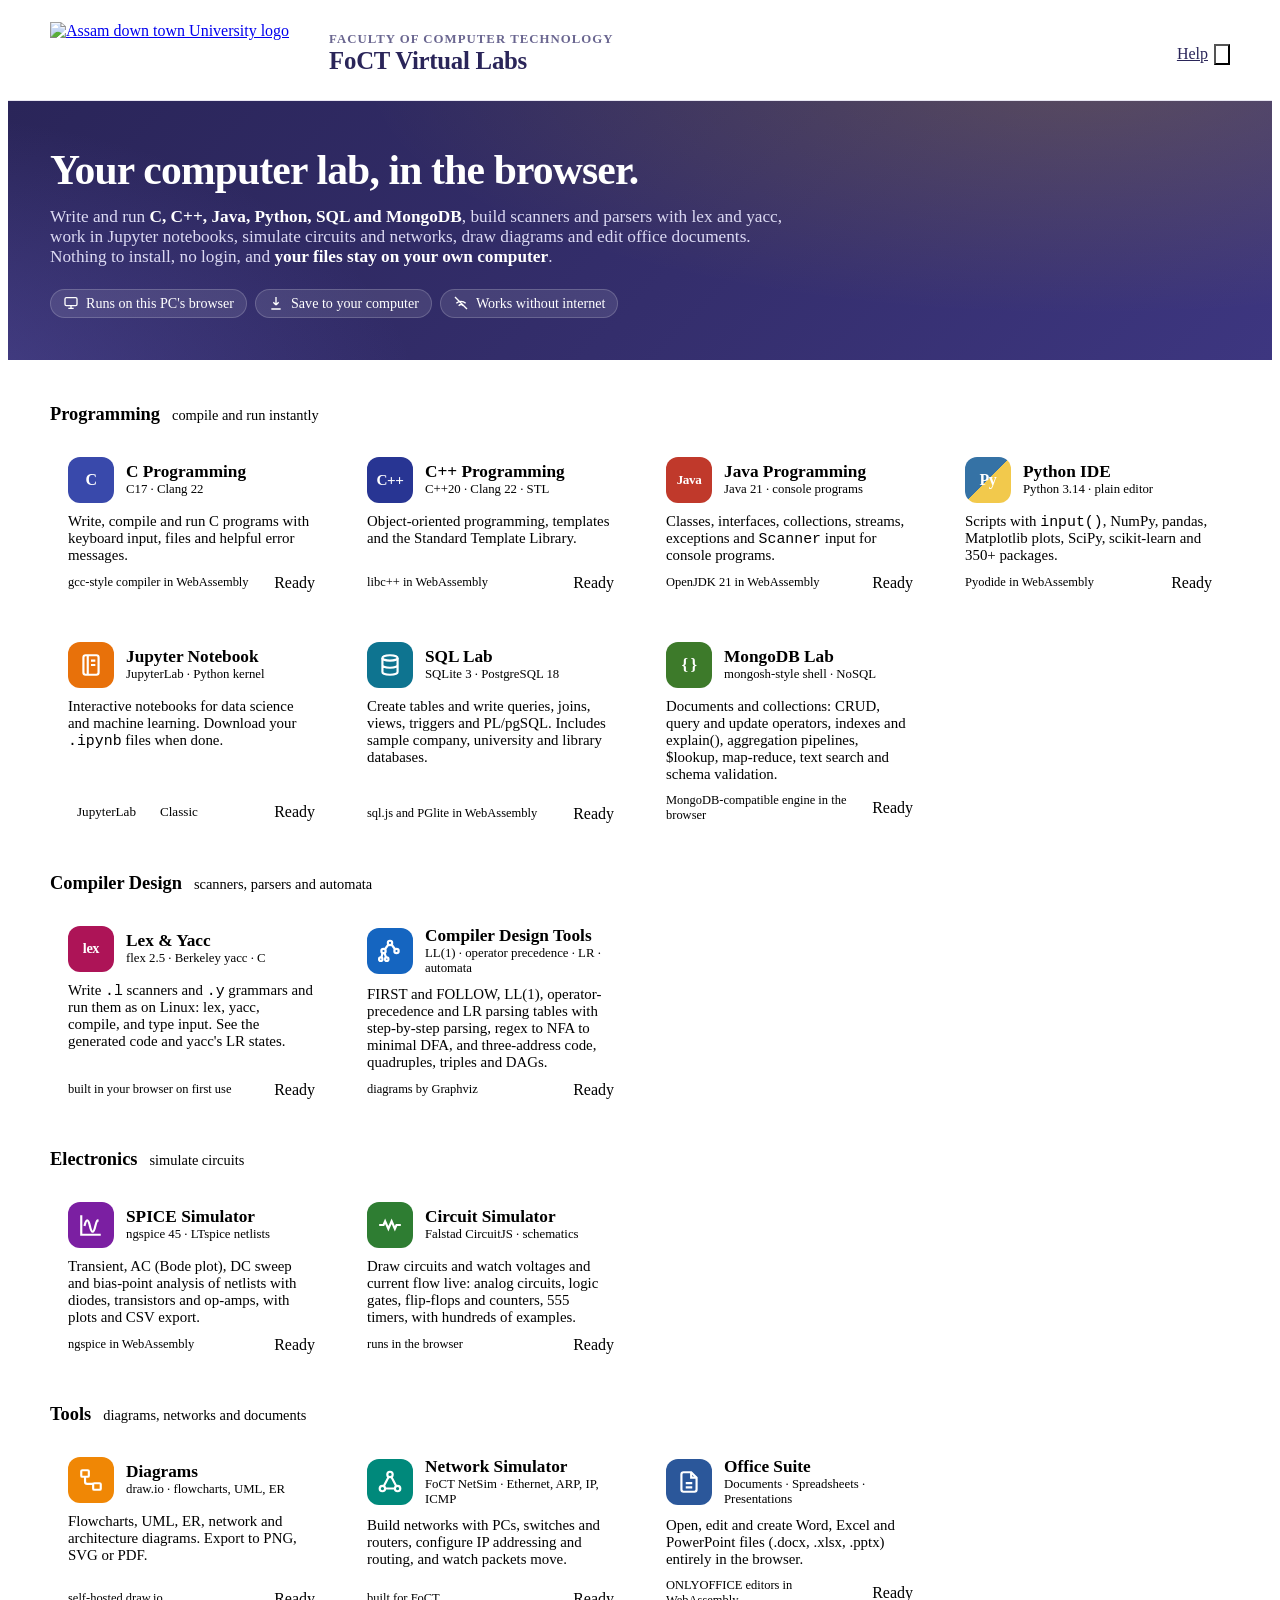
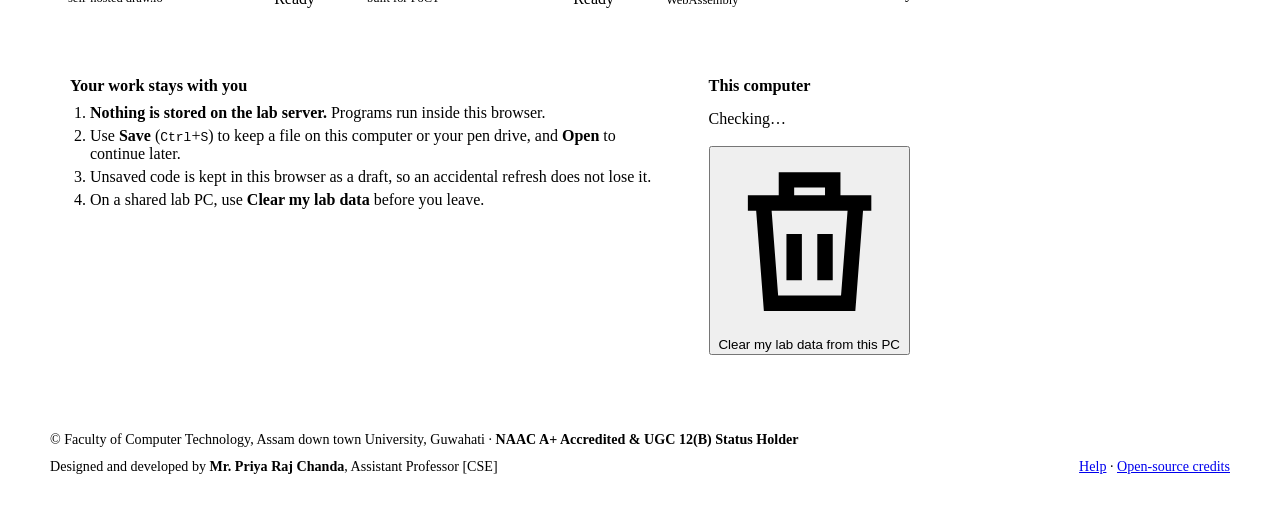
==== web/index.html @ 8dac1163 "FoCT Virtual Labs: browser-based computer labs for ADtU FoCT C, C++, Java, Python and Jupyter, SQL a" ====
<!doctype html>
<html lang="en">
<head>
<meta charset="utf-8">
<meta name="viewport" content="width=device-width, initial-scale=1">
<title>FoCT Virtual Labs</title>
<meta name="description" content="Browser-based programming and productivity labs of the Faculty of Computer Technology, Assam down town University.">
<meta name="author" content="Mr. Priya Raj Chanda, Assistant Professor [CSE], Faculty of Computer Technology, Assam down town University">
<link rel="icon" type="image/png" sizes="32x32" href="/assets/brand/favicon-32.png">
<link rel="icon" type="image/png" sizes="192x192" href="/assets/brand/favicon-192.png">
<link rel="apple-touch-icon" href="/assets/brand/apple-touch-icon.png">
<link rel="stylesheet" href="/assets/css/foct.css">
<script type="module" src="/assets/js/foct.js"></script>
<style>
  .wrap { max-width: 1180px; margin: 0 auto; padding: 0 20px; }
  .portal-head { background: #fff; border-bottom: 1px solid #e7e5f1; }
  .head-row { display: flex; align-items: center; gap: 22px; min-height: 92px; }
  .brand img { height: 64px; width: auto; display: block; }
  .head-title { border-left: 2px solid var(--gold); padding-left: 18px; line-height: 1.15; }
  .head-title .kicker { display: block; font-size: .8rem; letter-spacing: .08em; text-transform: uppercase; color: #6a6690; font-weight: 600; }
  .head-title strong { font-size: 1.55rem; color: #2a2559; letter-spacing: -.01em; }
  .head-nav { margin-left: auto; display: flex; gap: 6px; align-items: center; }
  .head-nav .btn { color: #2a2559; background: #fff; }
  .head-nav .btn:hover { background: #f1f0fa; }

  .hero {
    color: #fff;
    background:
      radial-gradient(1200px 400px at 85% -10%, rgba(246,196,0,.18), transparent 60%),
      radial-gradient(900px 500px at -10% 120%, rgba(123,115,224,.35), transparent 60%),
      linear-gradient(135deg, #2a2559 0%, #342e6c 55%, #3d3680 100%);
    border-bottom: 4px solid var(--gold);
  }
  .hero .wrap { padding-top: 46px; padding-bottom: 42px; }
  .hero h1 { margin: 0 0 12px; font-size: clamp(1.8rem, 3.4vw, 2.6rem); line-height: 1.15; letter-spacing: -.02em; max-width: 760px; }
  .hero h1 em { font-style: normal; color: var(--gold); }
  .hero p { margin: 0; max-width: 760px; font-size: 1.08rem; color: #dcdaf3; }
  .hero p strong { color: #fff; }
  .hero-meta { display: flex; flex-wrap: wrap; gap: 8px; margin-top: 22px; }
  .hero-meta span { display: inline-flex; align-items: center; gap: 7px; padding: 5px 12px; border-radius: 99px; background: rgba(255,255,255,.1); border: 1px solid rgba(255,255,255,.18); font-size: .88rem; }
  .hero-meta svg { width: 16px; height: 16px; color: var(--gold); }

  main.wrap { padding-top: 10px; padding-bottom: 40px; }
  .sec { display: flex; align-items: baseline; gap: 12px; margin: 34px 0 14px; font-size: 1.15rem; }
  .sec small { color: var(--muted); font-weight: 400; font-size: .9rem; }
  .grid { display: grid; grid-template-columns: repeat(auto-fill, minmax(260px, 1fr)); gap: 16px; }

  .card {
    position: relative; display: flex; flex-direction: column; gap: 10px;
    background: var(--surface); border: 1px solid var(--border); border-radius: var(--radius);
    padding: 18px 18px 16px; color: var(--text); text-decoration: none;
    box-shadow: var(--shadow); transition: transform .12s ease, box-shadow .12s ease, border-color .12s;
  }
  .card:hover { transform: translateY(-2px); box-shadow: var(--shadow-lg); border-color: var(--border-strong); }
  .card-top { display: flex; align-items: center; gap: 12px; }
  .ico { width: 46px; height: 46px; border-radius: 12px; display: grid; place-items: center; flex: none; font-weight: 800; color: #fff; font-family: var(--mono); letter-spacing: -.03em; }
  .ico svg { width: 26px; height: 26px; }
  .card h3 { margin: 0; font-size: 1.08rem; }
  .card .sub { font-size: .8rem; color: var(--muted); }
  .card p { margin: 0; color: var(--muted); font-size: .93rem; flex: 1; }
  .card .foot { display: flex; align-items: center; justify-content: space-between; gap: 8px; }
  .card .tech { font-size: .78rem; color: var(--faint); }
  .card .links { display: flex; gap: 6px; flex-wrap: wrap; }
  .card .links a { font-size: .82rem; text-decoration: none; padding: 3px 9px; border-radius: 99px; border: 1px solid var(--border-strong); color: var(--link); background: var(--surface-2); position: relative; z-index: 2; }
  .card .links a:hover { border-color: var(--accent); }
  .card .stretch::after { content: ""; position: absolute; inset: 0; border-radius: var(--radius); }
  .card .stretch { color: inherit; text-decoration: none; }

  .i-c { background: #3949ab; } .i-cpp { background: #283593; font-size: .95rem; }
  .i-java { background: #c0392b; font-size: .82rem; } .i-py { background: linear-gradient(135deg, #3572a5 50%, #f2c94c 50%); }
  .i-nb { background: #e8710a; } .i-draw { background: #f08705; } .i-net { background: #00897b; } .i-office { background: #2b579a; }
  .i-sql { background: #0e7490; } .i-spice { background: #7b1fa2; } .i-circuit { background: #2e7d32; }
  .i-mongo { background: #3d7a2a; font-size: 1.05rem; } .i-lex { background: #ad1457; font-size: .9rem; } .i-cd { background: #1565c0; }

  .panel { margin-top: 34px; display: grid; grid-template-columns: 1.15fr 1fr; gap: 16px; }
  .box { background: var(--surface); border: 1px solid var(--border); border-radius: var(--radius); padding: 18px 20px; box-shadow: var(--shadow); }
  .box h3 { margin: 0 0 8px; font-size: 1.02rem; }
  .box ol, .box ul { margin: 0; padding-left: 20px; color: var(--muted); }
  .box li { margin: 5px 0; }
  .box li strong { color: var(--text); }
  .checks { list-style: none; padding: 0 !important; margin: 0 0 12px !important; }
  .checks li { display: flex; justify-content: space-between; gap: 12px; padding: 6px 0; border-bottom: 1px dashed var(--border); color: var(--text) !important; }
  .checks li:last-child { border-bottom: 0; }
  .secure-tip { margin-top: 16px; display: none; gap: 12px; align-items: center; justify-content: space-between; flex-wrap: wrap; background: var(--gold-100); border: 1px solid var(--gold-600); color: var(--text); border-radius: 12px; padding: 10px 14px; }
  .secure-tip.show { display: flex; }

  footer { border-top: 1px solid var(--border); background: var(--surface); }
  footer .wrap { display: flex; flex-wrap: wrap; gap: 10px 24px; align-items: center; justify-content: space-between; padding-top: 18px; padding-bottom: 22px; color: var(--muted); font-size: .88rem; }
  footer .naac { color: var(--accent); font-weight: 700; }
  footer .copy { flex-basis: 100%; }
  footer .dev strong { color: var(--text); }
  @media (max-width: 860px) { .panel { grid-template-columns: 1fr; } }
  @media (max-width: 640px) {
    .head-row { flex-wrap: wrap; gap: 10px 16px; padding: 12px 0; }
    .brand img { height: 46px; }
    .head-title { border-left: 0; padding-left: 0; }
    .head-nav { margin-left: 0; }
  }
</style>
</head>
<body>
<header class="portal-head">
  <div class="wrap head-row">
    <a class="brand" href="/" title="Assam down town University"><img src="/assets/brand/adtu-logo.png" alt="Assam down town University logo"></a>
    <div class="head-title"><span class="kicker">Faculty of Computer Technology</span><strong>FoCT Virtual Labs</strong></div>
    <nav class="head-nav">
      <a class="btn btn-ghost" href="/help.html">Help</a>
      <button class="btn btn-ghost" id="theme" title="Switch light / dark theme" aria-label="Switch theme">
        <svg viewBox="0 0 24 24" fill="none" stroke="currentColor" stroke-width="2"><path d="M21 12.8A9 9 0 1 1 11.2 3a7 7 0 0 0 9.8 9.8z"/></svg>
      </button>
    </nav>
  </div>
</header>

<section class="hero">
  <div class="wrap">
    <h1>Your computer lab, <em>in the browser</em>.</h1>
    <p>Write and run <strong>C, C++, Java, Python, SQL and MongoDB</strong>, build scanners and parsers with lex and yacc, work in Jupyter notebooks, simulate circuits and networks, draw diagrams and edit office documents. Nothing to install, no login, and <strong>your files stay on your own computer</strong>.</p>
    <div class="hero-meta">
      <span><svg viewBox="0 0 24 24" fill="none" stroke="currentColor" stroke-width="2"><rect x="3" y="4" width="18" height="12" rx="2"/><path d="M8 20h8M12 16v4"/></svg>Runs on this PC's browser</span>
      <span><svg viewBox="0 0 24 24" fill="none" stroke="currentColor" stroke-width="2"><path d="M12 3v12m0 0-4-4m4 4 4-4M5 21h14"/></svg>Save to your computer</span>
      <span><svg viewBox="0 0 24 24" fill="none" stroke="currentColor" stroke-width="2"><path d="M5 12.5a10 10 0 0 1 14 0M8.5 16a5 5 0 0 1 7 0M12 19.5h.01"/><path d="m3 3 18 18"/></svg>Works without internet</span>
    </div>
  </div>
</section>

<main class="wrap">
  <h2 class="sec">Programming <small>compile and run instantly</small></h2>
  <div class="grid">
    <div class="card">
      <div class="card-top"><div class="ico i-c">C</div><div><h3><a class="stretch" href="/apps/code/?lang=c">C Programming</a></h3><div class="sub">C17 &middot; Clang 22</div></div></div>
      <p>Write, compile and run C programs with keyboard input, files and helpful error messages.</p>
      <div class="foot"><span class="tech">gcc-style compiler in WebAssembly</span><span class="chip" data-need="wasm">Ready</span></div>
    </div>
    <div class="card">
      <div class="card-top"><div class="ico i-cpp">C++</div><div><h3><a class="stretch" href="/apps/code/?lang=cpp">C++ Programming</a></h3><div class="sub">C++20 &middot; Clang 22 &middot; STL</div></div></div>
      <p>Object-oriented programming, templates and the Standard Template Library.</p>
      <div class="foot"><span class="tech">libc++ in WebAssembly</span><span class="chip" data-need="wasm">Ready</span></div>
    </div>
    <div class="card">
      <div class="card-top"><div class="ico i-java">Java</div><div><h3><a class="stretch" href="/apps/code/?lang=java">Java Programming</a></h3><div class="sub">Java 21 &middot; console programs</div></div></div>
      <p>Classes, interfaces, collections, streams, exceptions and <code>Scanner</code> input for console programs.</p>
      <div class="foot"><span class="tech" id="javaTech">OpenJDK 21 in WebAssembly</span><span class="chip" data-need="java">Ready</span></div>
    </div>
    <div class="card">
      <div class="card-top"><div class="ico i-py">Py</div><div><h3><a class="stretch" href="/apps/code/?lang=python">Python IDE</a></h3><div class="sub">Python 3.14 &middot; plain editor</div></div></div>
      <p>Scripts with <code>input()</code>, NumPy, pandas, Matplotlib plots, SciPy, scikit-learn and 350+ packages.</p>
      <div class="foot"><span class="tech">Pyodide in WebAssembly</span><span class="chip" data-need="wasm">Ready</span></div>
    </div>
    <div class="card">
      <div class="card-top"><div class="ico i-nb"><svg viewBox="0 0 24 24" fill="none" stroke="#fff" stroke-width="2"><rect x="5" y="3" width="14" height="18" rx="2"/><path d="M9 3v18M12 8h4M12 12h4"/></svg></div><div><h3><a class="stretch" href="/apps/notebook/lab/index.html">Jupyter Notebook</a></h3><div class="sub">JupyterLab &middot; Python kernel</div></div></div>
      <p>Interactive notebooks for data science and machine learning. Download your <code>.ipynb</code> files when done.</p>
      <div class="foot"><div class="links"><a href="/apps/notebook/lab/index.html">JupyterLab</a><a href="/apps/notebook/tree/index.html">Classic</a></div><span class="chip" data-need="notebook">Ready</span></div>
    </div>
    <div class="card">
      <div class="card-top"><div class="ico i-sql"><svg viewBox="0 0 24 24" fill="none" stroke="#fff" stroke-width="2"><ellipse cx="12" cy="5.5" rx="7" ry="2.5"/><path d="M5 5.5v13c0 1.4 3.1 2.5 7 2.5s7-1.1 7-2.5v-13M5 12c0 1.4 3.1 2.5 7 2.5s7-1.1 7-2.5"/></svg></div><div><h3><a class="stretch" href="/apps/sql/">SQL Lab</a></h3><div class="sub">SQLite 3 &middot; PostgreSQL 18</div></div></div>
      <p>Create tables and write queries, joins, views, triggers and PL/pgSQL. Includes sample company, university and library databases.</p>
      <div class="foot"><span class="tech">sql.js and PGlite in WebAssembly</span><span class="chip" data-need="wasm">Ready</span></div>
    </div>
    <div class="card">
      <div class="card-top"><div class="ico i-mongo">{&thinsp;}</div><div><h3><a class="stretch" href="/apps/mongo/">MongoDB Lab</a></h3><div class="sub">mongosh-style shell &middot; NoSQL</div></div></div>
      <p>Documents and collections: CRUD, query and update operators, indexes and explain(), aggregation pipelines, $lookup, map-reduce, text search and schema validation.</p>
      <div class="foot"><span class="tech">MongoDB-compatible engine in the browser</span><span class="chip" data-need="none">Ready</span></div>
    </div>
  </div>

  <h2 class="sec">Compiler Design <small>scanners, parsers and automata</small></h2>
  <div class="grid">
    <div class="card">
      <div class="card-top"><div class="ico i-lex">lex</div><div><h3><a class="stretch" href="/apps/code/?lang=lex">Lex &amp; Yacc</a></h3><div class="sub">flex 2.5 &middot; Berkeley yacc &middot; C</div></div></div>
      <p>Write <code>.l</code> scanners and <code>.y</code> grammars and run them as on Linux: lex, yacc, compile, and type input. See the generated code and yacc's LR states.</p>
      <div class="foot"><span class="tech">built in your browser on first use</span><span class="chip" data-need="wasm">Ready</span></div>
    </div>
    <div class="card">
      <div class="card-top"><div class="ico i-cd"><svg viewBox="0 0 24 24" fill="none" stroke="#fff" stroke-width="2"><circle cx="12" cy="4.5" r="2"/><circle cx="6" cy="12" r="2"/><circle cx="18" cy="12" r="2"/><circle cx="3.5" cy="19.5" r="1.6"/><circle cx="9" cy="19.5" r="1.6"/><path d="M10.6 6 7.3 10.4M13.4 6l3.3 4.4M5.1 13.8l-1 4.1M6.9 13.8l1.4 4.1"/></svg></div><div><h3><a class="stretch" href="/apps/cdtools/">Compiler Design Tools</a></h3><div class="sub">LL(1) &middot; operator precedence &middot; LR &middot; automata</div></div></div>
      <p>FIRST and FOLLOW, LL(1), operator-precedence and LR parsing tables with step-by-step parsing, regex to NFA to minimal DFA, and three-address code, quadruples, triples and DAGs.</p>
      <div class="foot"><span class="tech">diagrams by Graphviz</span><span class="chip" data-need="wasm">Ready</span></div>
    </div>
  </div>

  <h2 class="sec">Electronics <small>simulate circuits</small></h2>
  <div class="grid">
    <div class="card">
      <div class="card-top"><div class="ico i-spice"><svg viewBox="0 0 24 24" fill="none" stroke="#fff" stroke-width="2"><path d="M3 3v18h18"/><path d="M6 13c1.5-7 3.5-7 5 0s3.5 7 5 0 2.5-5 3-5"/></svg></div><div><h3><a class="stretch" href="/apps/spice/">SPICE Simulator</a></h3><div class="sub">ngspice 45 &middot; LTspice netlists</div></div></div>
      <p>Transient, AC (Bode plot), DC sweep and bias-point analysis of netlists with diodes, transistors and op-amps, with plots and CSV export.</p>
      <div class="foot"><span class="tech">ngspice in WebAssembly</span><span class="chip" data-need="wasm">Ready</span></div>
    </div>
    <div class="card">
      <div class="card-top"><div class="ico i-circuit"><svg viewBox="0 0 24 24" fill="none" stroke="#fff" stroke-width="2"><path d="M2 12h4l1.5-3.5 3 7 3-7 3 7 1.5-3.5h4"/></svg></div><div><h3><a class="stretch" href="/apps/circuit/">Circuit Simulator</a></h3><div class="sub">Falstad CircuitJS &middot; schematics</div></div></div>
      <p>Draw circuits and watch voltages and current flow live: analog circuits, logic gates, flip-flops and counters, 555 timers, with hundreds of examples.</p>
      <div class="foot"><span class="tech">runs in the browser</span><span class="chip" data-need="none">Ready</span></div>
    </div>
  </div>

  <h2 class="sec">Tools <small>diagrams, networks and documents</small></h2>
  <div class="grid">
    <div class="card">
      <div class="card-top"><div class="ico i-draw"><svg viewBox="0 0 24 24" fill="none" stroke="#fff" stroke-width="2"><rect x="3" y="3" width="7" height="6" rx="1"/><rect x="14" y="15" width="7" height="6" rx="1"/><path d="M6.5 9v4.5a2 2 0 0 0 2 2H14"/></svg></div><div><h3><a class="stretch" href="/apps/drawio/index.html">Diagrams</a></h3><div class="sub">draw.io &middot; flowcharts, UML, ER</div></div></div>
      <p>Flowcharts, UML, ER, network and architecture diagrams. Export to PNG, SVG or PDF.</p>
      <div class="foot"><span class="tech">self-hosted draw.io</span><span class="chip" data-need="none">Ready</span></div>
    </div>
    <div class="card">
      <div class="card-top"><div class="ico i-net"><svg viewBox="0 0 24 24" fill="none" stroke="#fff" stroke-width="2"><circle cx="12" cy="5" r="2.5"/><circle cx="5" cy="18" r="2.5"/><circle cx="19" cy="18" r="2.5"/><path d="M10.8 7.2 6.3 15.8M13.2 7.2l4.5 8.6M7.5 18h9"/></svg></div><div><h3><a class="stretch" href="/apps/netsim/">Network Simulator</a></h3><div class="sub">FoCT NetSim &middot; Ethernet, ARP, IP, ICMP</div></div></div>
      <p>Build networks with PCs, switches and routers, configure IP addressing and routing, and watch packets move.</p>
      <div class="foot"><span class="tech">built for FoCT</span><span class="chip" data-need="none">Ready</span></div>
    </div>
    <div class="card">
      <div class="card-top"><div class="ico i-office"><svg viewBox="0 0 24 24" fill="none" stroke="#fff" stroke-width="2"><path d="M14 3H7a2 2 0 0 0-2 2v14a2 2 0 0 0 2 2h10a2 2 0 0 0 2-2V8z"/><path d="M14 3v5h5M9 13h6M9 17h6"/></svg></div><div><h3><a class="stretch" href="/apps/office/">Office Suite</a></h3><div class="sub">Documents &middot; Spreadsheets &middot; Presentations</div></div></div>
      <p>Open, edit and create Word, Excel and PowerPoint files (.docx, .xlsx, .pptx) entirely in the browser.</p>
      <div class="foot"><span class="tech">ONLYOFFICE editors in WebAssembly</span><span class="chip" data-need="office">Ready</span></div>
    </div>
  </div>

  <div class="secure-tip" id="secureTip">
    <span><strong>Secure mode is available on this server.</strong> It lets Jupyter notebooks read your uploaded files and use <code>input()</code>, and lets apps save straight back to the same file.</span>
    <span><a class="btn btn-sm" href="/help.html#secure">How to set up</a> <a class="btn btn-sm btn-primary" id="secureLink" href="#">Switch to secure mode</a></span>
  </div>

  <section class="panel">
    <div class="box">
      <h3>Your work stays with you</h3>
      <ol>
        <li><strong>Nothing is stored on the lab server.</strong> Programs run inside this browser.</li>
        <li>Use <strong>Save</strong> (<kbd>Ctrl</kbd>+<kbd>S</kbd>) to keep a file on this computer or your pen drive, and <strong>Open</strong> to continue later.</li>
        <li>Unsaved code is kept in this browser as a draft, so an accidental refresh does not lose it.</li>
        <li>On a shared lab PC, use <strong>Clear my lab data</strong> before you leave.</li>
      </ol>
    </div>
    <div class="box">
      <h3>This computer</h3>
      <ul class="checks" id="checks"><li>Checking&hellip;</li></ul>
      <button class="btn btn-sm" id="clearData">
        <svg viewBox="0 0 24 24" fill="none" stroke="currentColor" stroke-width="2"><path d="M4 7h16M10 11v6M14 11v6M6 7l1 13h10l1-13M9 7V4h6v3"/></svg>
        Clear my lab data from this PC
      </button>
    </div>
  </section>
</main>

<footer>
  <div class="wrap">
    <span class="copy">&copy; Faculty of Computer Technology, Assam down town University, Guwahati &middot; <span class="naac">NAAC A+ Accredited &amp; UGC 12(B) Status Holder</span></span>
    <span class="dev">Designed and developed by <strong>Mr. Priya Raj Chanda</strong>, Assistant Professor [CSE]</span>
    <span><a href="/help.html">Help</a> &middot; <a href="/help.html#credits">Open-source credits</a></span>
  </div>
</footer>

<script type="module">
import { systemCheck, inputMode, toggleTheme, clearLabData, modal, toast } from "/assets/js/foct.js";

document.getElementById("theme").onclick = toggleTheme;

const cap = systemCheck();
const ok = (b) => b ? '<span class="chip ok"><span class="dot"></span>Yes</span>' : '<span class="chip warn"><span class="dot"></span>No</span>';
const b = cap.browser;
const modernBrowser = (b.name === "Chrome" && b.version >= 119) || (b.name === "Edge" && b.version >= 119) ||
  (b.name === "Firefox" && b.version >= 120) || (b.name === "Safari" && b.version >= 18) || (b.name === "Opera" && b.version >= 105);
const mode = inputMode(cap);
document.getElementById("checks").innerHTML = `
  <li><span>Browser</span><span>${b.name} ${b.version || ""} ${modernBrowser ? '<span class="chip ok">OK</span>' : '<span class="chip warn">Please update</span>'}</span></li>
  <li><span>WebAssembly (C, C++, Python)</span>${ok(cap.wasm)}</li>
  <li><span>WebAssembly GC (Java)</span>${ok(cap.wasmGC)}</li>
  <li><span>Live keyboard input to programs</span>${mode === "batch" ? '<span class="chip warn">Input box</span>' : '<span class="chip ok"><span class="dot"></span>Yes</span>'}</li>
  <li><span>Secure mode (HTTPS)</span>${cap.secure && location.hostname !== "localhost" ? ok(true) : (location.hostname === "localhost" || location.hostname === "127.0.0.1" ? '<span class="chip ok">Local</span>' : '<span class="chip">Basic</span>')}</li>
  ${cap.memoryGB ? `<li><span>Memory</span><span>${cap.memoryGB >= 4 ? "" : '<span class="chip warn">Low</span> '}${cap.memoryGB}${cap.memoryGB >= 8 ? "+" : ""} GB</span></li>` : ""}`;

for (const chip of document.querySelectorAll("[data-need]")) {
  const need = chip.dataset.need;
  let state = "ok", text = "Ready";
  if (need === "wasm" && !cap.wasm) { state = "bad"; text = "Not supported"; }
  if (need === "java") {
    if (cap.isolated) { text = "Full Java 21"; }
    else if (cap.wasmGC) {
      state = "warn"; text = "Basic mode";
      chip.title = "Over plain HTTP Java runs in basic mode. Use secure mode (HTTPS) for the full Java 21 runtime.";
      document.getElementById("javaTech").textContent = "javac + TeaVM (basic mode)";
    } else { state = "warn"; text = "Update browser"; }
  }
  if (need === "notebook" && !cap.secure) { state = "warn"; text = "Basic mode"; chip.title = "Works, but uploaded files and input() need secure mode (see Help)."; }
  if (need === "office" && (cap.memoryGB && cap.memoryGB < 4)) { state = "warn"; text = "Needs 4 GB RAM"; }
  chip.className = "chip " + state;
  chip.innerHTML = '<span class="dot"></span>' + text;
}

fetch("/__status").then((r) => r.ok ? r.json() : null).then((s) => {
  if (!s || s.secure || !s.https_port || cap.secure && location.protocol === "https:") return;
  const host = location.hostname;
  document.getElementById("secureLink").href = `https://${host}:${s.https_port}/`;
  document.getElementById("secureTip").classList.add("show");
}).catch(() => {});

document.getElementById("clearData").onclick = async () => {
  const yes = await modal({
    title: "Clear your lab data from this PC?",
    html: "<p>This removes unsaved drafts, notebooks kept in this browser, diagrams and settings of FoCT Virtual Labs on <strong>this computer only</strong>. Files you saved to your computer or pen drive are not touched.</p>",
    actions: [{ label: "Cancel", value: false }, { label: "Clear data", value: true, danger: true }],
  });
  if (!yes) return;
  await clearLabData();
  toast("Lab data cleared from this browser.");
};
</script>
</body>
</html>
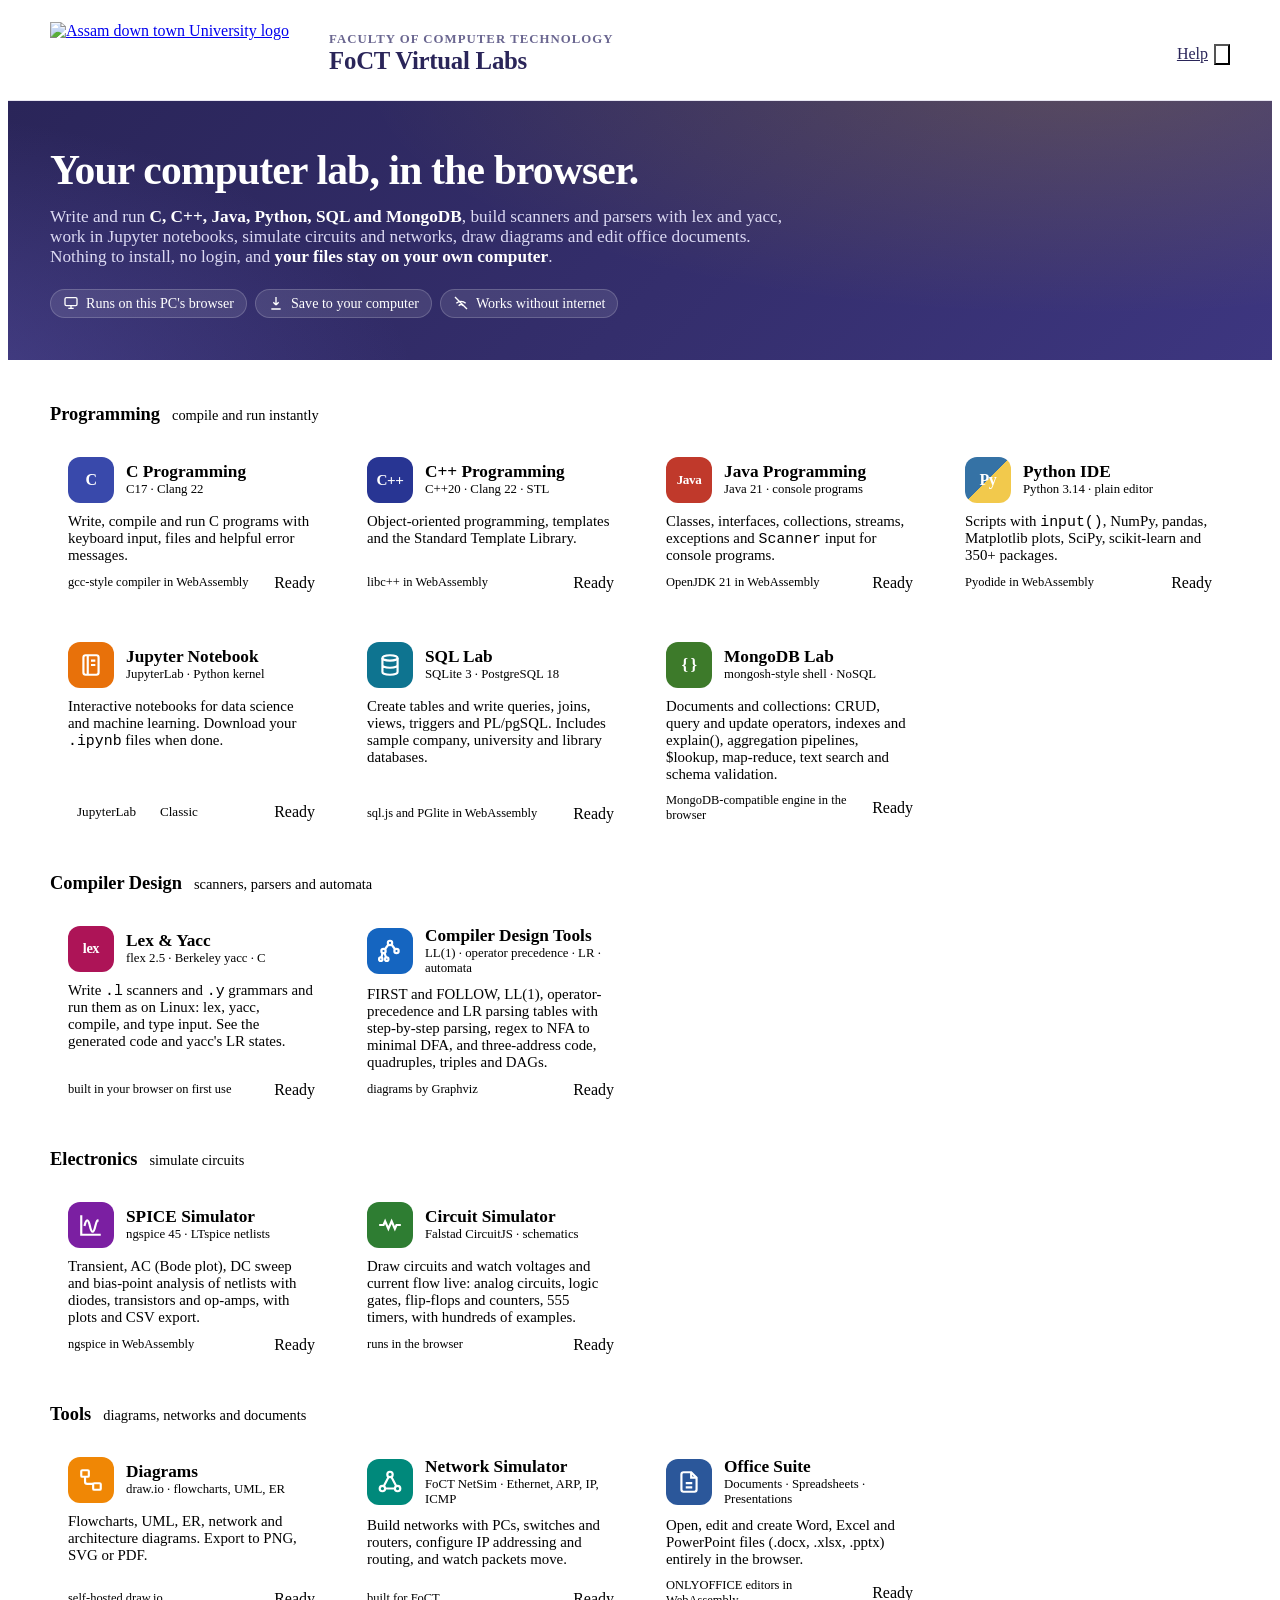
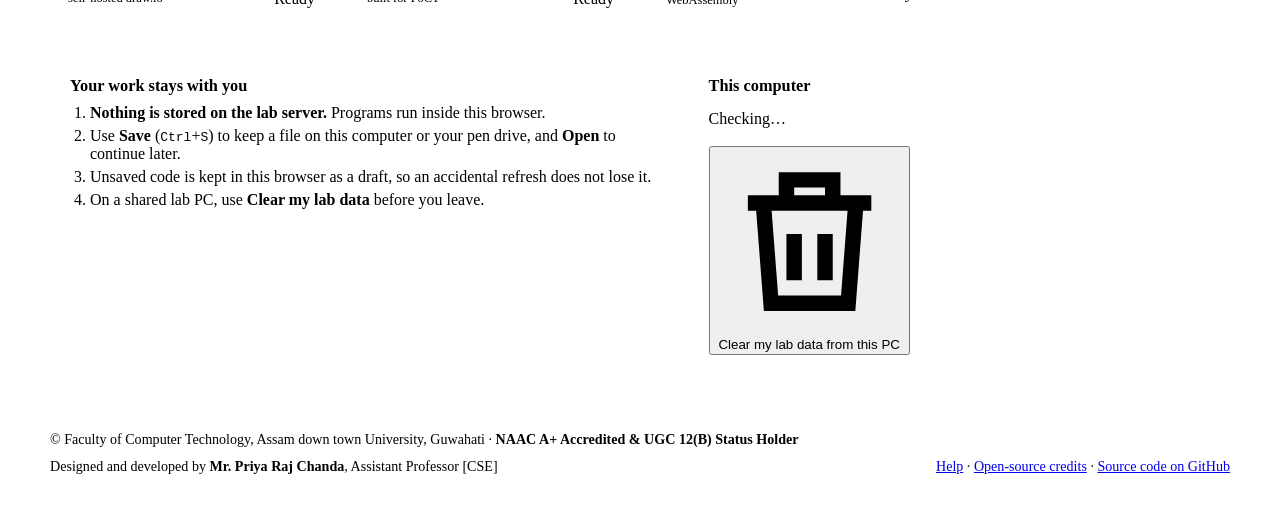
==== commit 74bb904c: "Link the source code from the portal and the Help page The portal footer gets "Source code on GitHub" ====
--- a/web/index.html
+++ b/web/index.html
@@ -241,7 +241,7 @@
   <div class="wrap">
     <span class="copy">&copy; Faculty of Computer Technology, Assam down town University, Guwahati &middot; <span class="naac">NAAC A+ Accredited &amp; UGC 12(B) Status Holder</span></span>
     <span class="dev">Designed and developed by <strong>Mr. Priya Raj Chanda</strong>, Assistant Professor [CSE]</span>
-    <span><a href="/help.html">Help</a> &middot; <a href="/help.html#credits">Open-source credits</a></span>
+    <span><a href="/help.html">Help</a> &middot; <a href="/help.html#credits">Open-source credits</a> &middot; <a href="https://github.com/Priyoraj/foct-virtual-labs" target="_blank" rel="noopener">Source code on GitHub</a></span>
   </div>
 </footer>
 
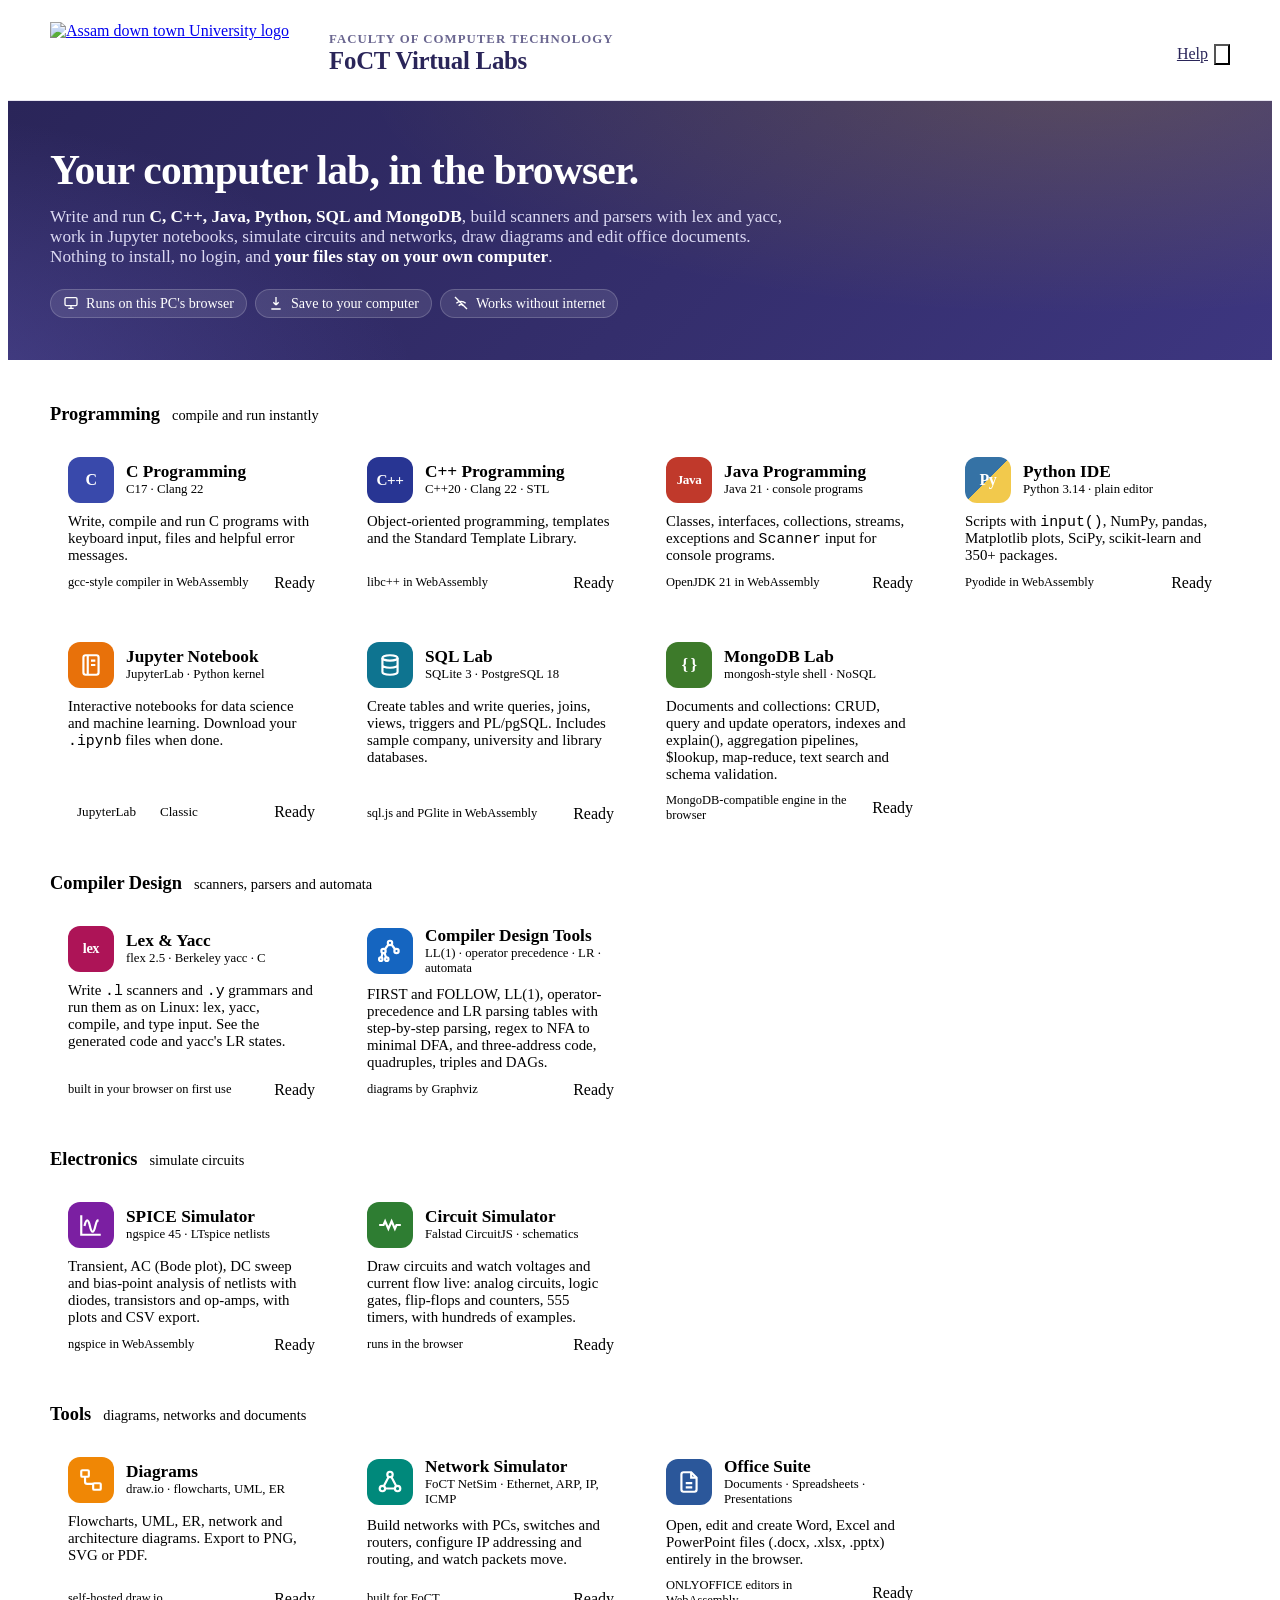
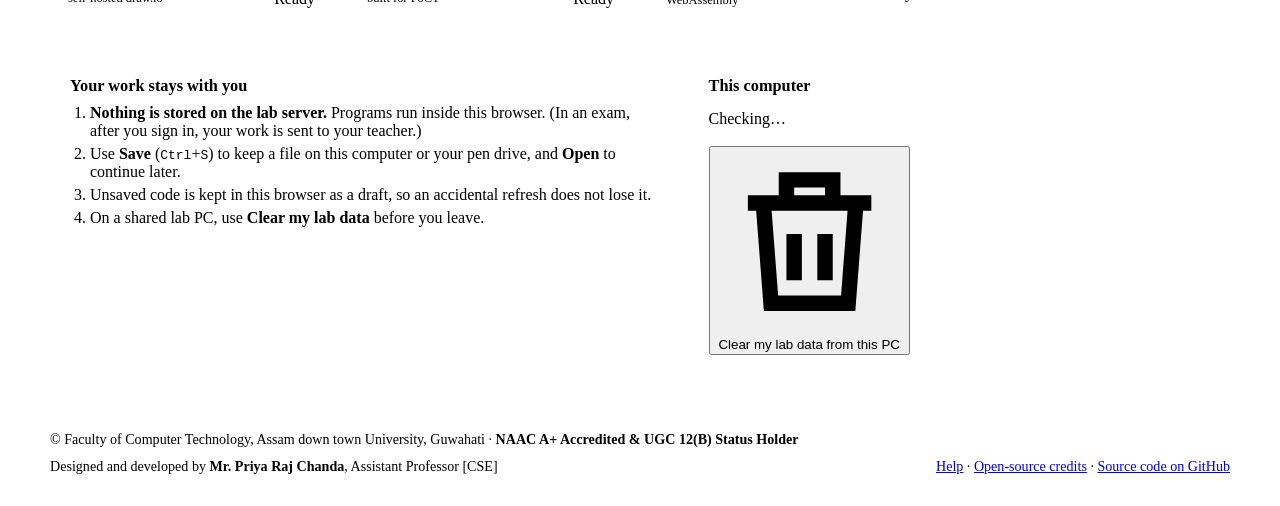
==== commit 282f8849: "Exam sign-in and submissions: students enter name and enrolment no., the teacher downloads everyone'" ====
--- a/web/index.html
+++ b/web/index.html
@@ -220,7 +220,7 @@
     <div class="box">
       <h3>Your work stays with you</h3>
       <ol>
-        <li><strong>Nothing is stored on the lab server.</strong> Programs run inside this browser.</li>
+        <li><strong>Nothing is stored on the lab server.</strong> Programs run inside this browser. (In an exam, after you sign in, your work is sent to your teacher.)</li>
         <li>Use <strong>Save</strong> (<kbd>Ctrl</kbd>+<kbd>S</kbd>) to keep a file on this computer or your pen drive, and <strong>Open</strong> to continue later.</li>
         <li>Unsaved code is kept in this browser as a draft, so an accidental refresh does not lose it.</li>
         <li>On a shared lab PC, use <strong>Clear my lab data</strong> before you leave.</li>
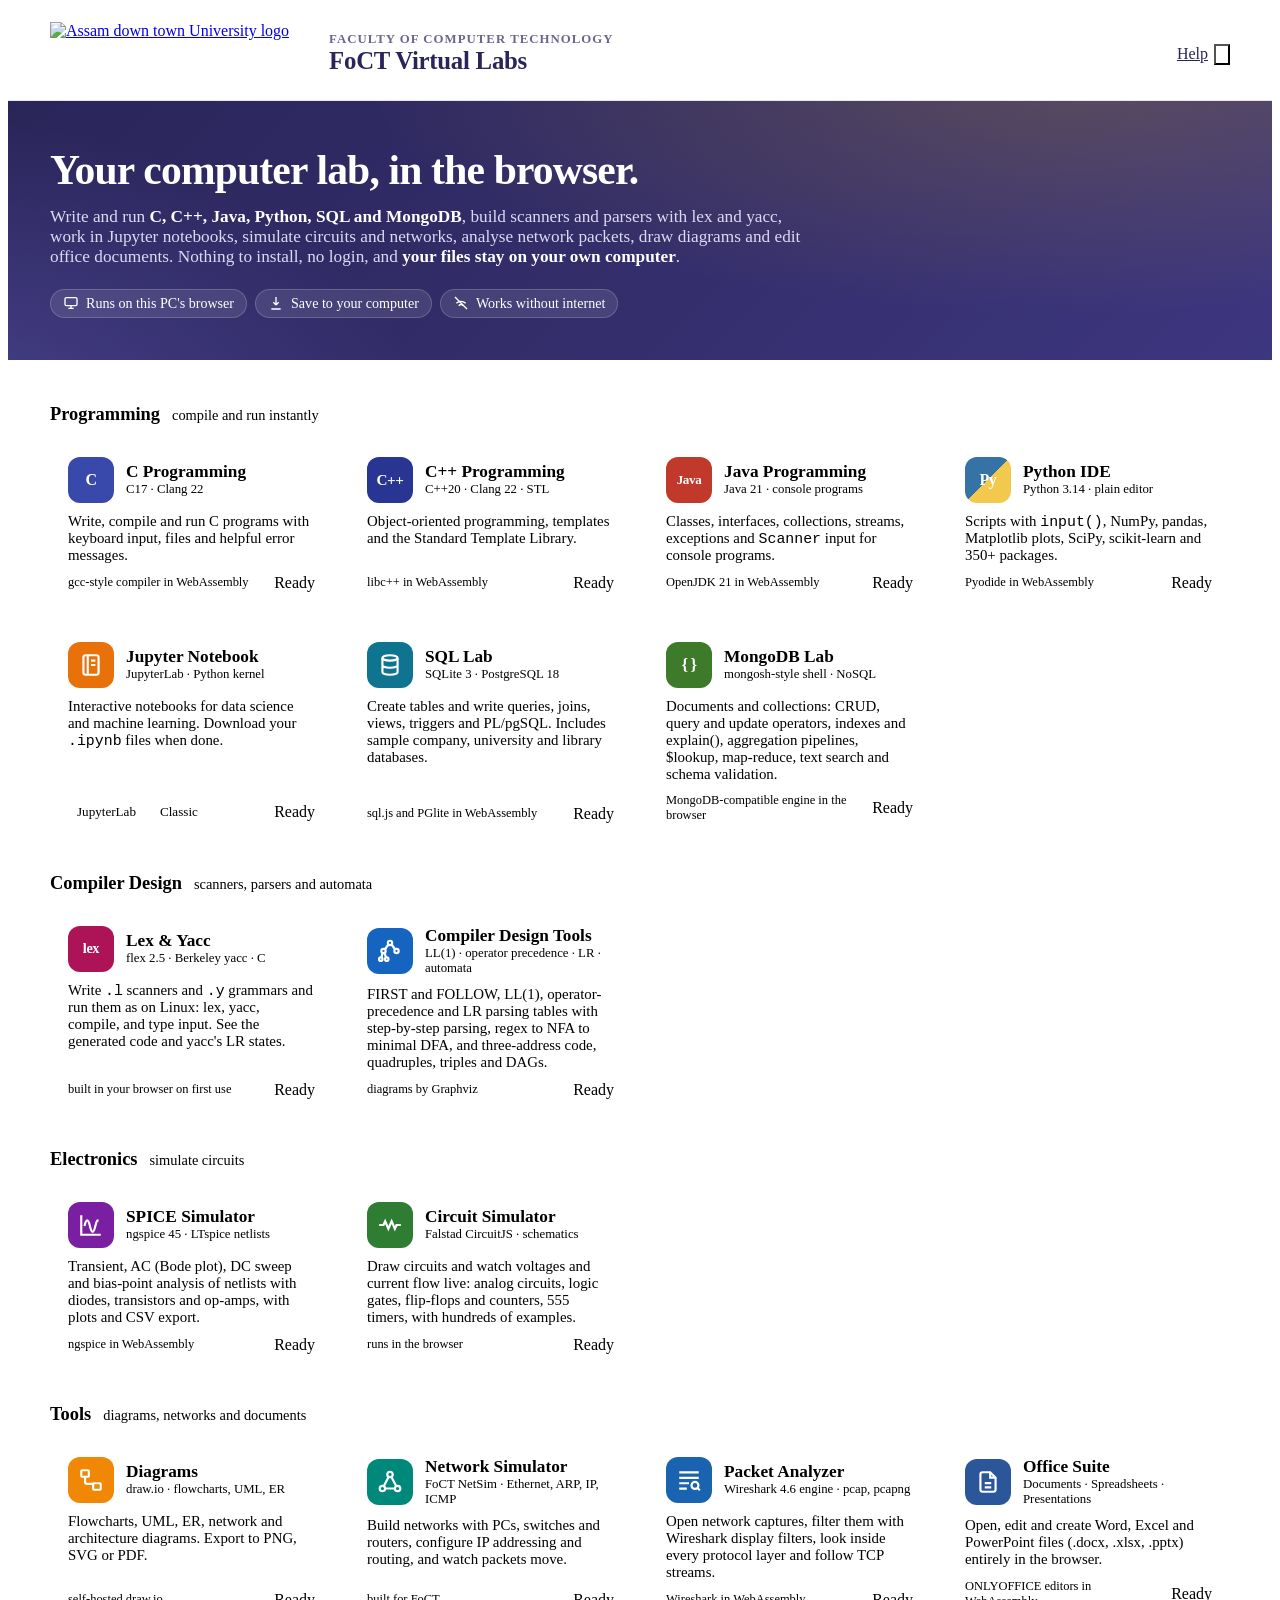
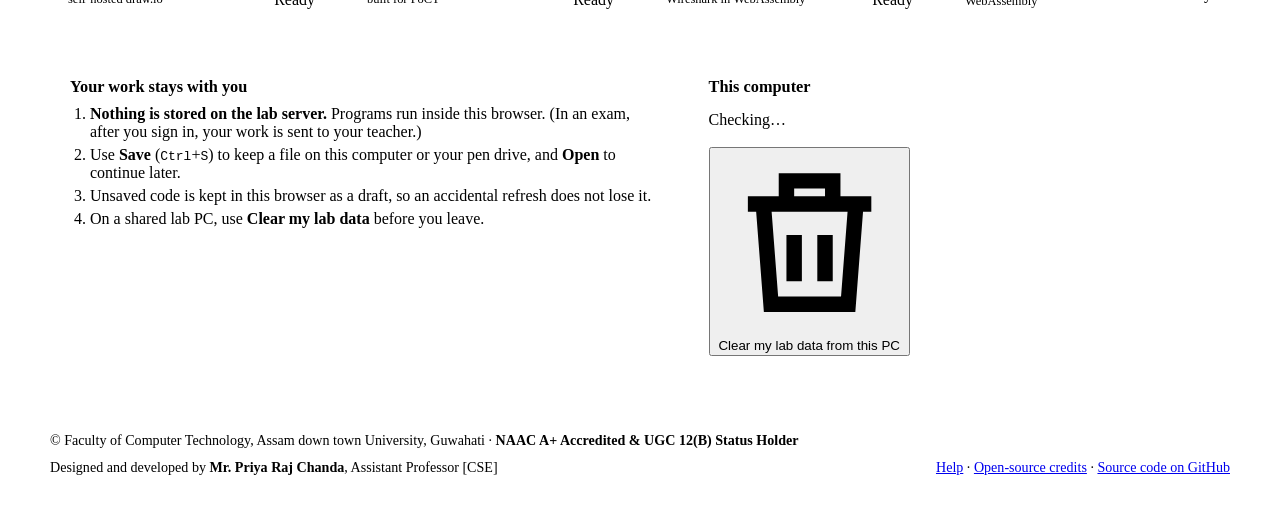
==== commit e8e4fc6f: "Packet Analyzer: Wireshark's dissectors in the browser, example captures, and pcap export from NetSi" ====
--- a/web/index.html
+++ b/web/index.html
@@ -69,6 +69,7 @@
   .i-c { background: #3949ab; } .i-cpp { background: #283593; font-size: .95rem; }
   .i-java { background: #c0392b; font-size: .82rem; } .i-py { background: linear-gradient(135deg, #3572a5 50%, #f2c94c 50%); }
   .i-nb { background: #e8710a; } .i-draw { background: #f08705; } .i-net { background: #00897b; } .i-office { background: #2b579a; }
+  .i-pkt { background: #1a63b0; }
   .i-sql { background: #0e7490; } .i-spice { background: #7b1fa2; } .i-circuit { background: #2e7d32; }
   .i-mongo { background: #3d7a2a; font-size: 1.05rem; } .i-lex { background: #ad1457; font-size: .9rem; } .i-cd { background: #1565c0; }
 
@@ -115,7 +116,7 @@
 <section class="hero">
   <div class="wrap">
     <h1>Your computer lab, <em>in the browser</em>.</h1>
-    <p>Write and run <strong>C, C++, Java, Python, SQL and MongoDB</strong>, build scanners and parsers with lex and yacc, work in Jupyter notebooks, simulate circuits and networks, draw diagrams and edit office documents. Nothing to install, no login, and <strong>your files stay on your own computer</strong>.</p>
+    <p>Write and run <strong>C, C++, Java, Python, SQL and MongoDB</strong>, build scanners and parsers with lex and yacc, work in Jupyter notebooks, simulate circuits and networks, analyse network packets, draw diagrams and edit office documents. Nothing to install, no login, and <strong>your files stay on your own computer</strong>.</p>
     <div class="hero-meta">
       <span><svg viewBox="0 0 24 24" fill="none" stroke="currentColor" stroke-width="2"><rect x="3" y="4" width="18" height="12" rx="2"/><path d="M8 20h8M12 16v4"/></svg>Runs on this PC's browser</span>
       <span><svg viewBox="0 0 24 24" fill="none" stroke="currentColor" stroke-width="2"><path d="M12 3v12m0 0-4-4m4 4 4-4M5 21h14"/></svg>Save to your computer</span>
@@ -203,6 +204,11 @@
       <div class="card-top"><div class="ico i-net"><svg viewBox="0 0 24 24" fill="none" stroke="#fff" stroke-width="2"><circle cx="12" cy="5" r="2.5"/><circle cx="5" cy="18" r="2.5"/><circle cx="19" cy="18" r="2.5"/><path d="M10.8 7.2 6.3 15.8M13.2 7.2l4.5 8.6M7.5 18h9"/></svg></div><div><h3><a class="stretch" href="/apps/netsim/">Network Simulator</a></h3><div class="sub">FoCT NetSim &middot; Ethernet, ARP, IP, ICMP</div></div></div>
       <p>Build networks with PCs, switches and routers, configure IP addressing and routing, and watch packets move.</p>
       <div class="foot"><span class="tech">built for FoCT</span><span class="chip" data-need="none">Ready</span></div>
+    </div>
+    <div class="card">
+      <div class="card-top"><div class="ico i-pkt"><svg viewBox="0 0 24 24" fill="none" stroke="#fff" stroke-width="2"><path d="M3 5h18M3 10h18M3 15h9M3 20h7"/><circle cx="17.5" cy="17" r="3.2"/><path d="m19.8 19.3 2.2 2.2"/></svg></div><div><h3><a class="stretch" href="/apps/packets/">Packet Analyzer</a></h3><div class="sub">Wireshark 4.6 engine &middot; pcap, pcapng</div></div></div>
+      <p>Open network captures, filter them with Wireshark display filters, look inside every protocol layer and follow TCP streams.</p>
+      <div class="foot"><span class="tech">Wireshark in WebAssembly</span><span class="chip" data-need="wasm">Ready</span></div>
     </div>
     <div class="card">
       <div class="card-top"><div class="ico i-office"><svg viewBox="0 0 24 24" fill="none" stroke="#fff" stroke-width="2"><path d="M14 3H7a2 2 0 0 0-2 2v14a2 2 0 0 0 2 2h10a2 2 0 0 0 2-2V8z"/><path d="M14 3v5h5M9 13h6M9 17h6"/></svg></div><div><h3><a class="stretch" href="/apps/office/">Office Suite</a></h3><div class="sub">Documents &middot; Spreadsheets &middot; Presentations</div></div></div>
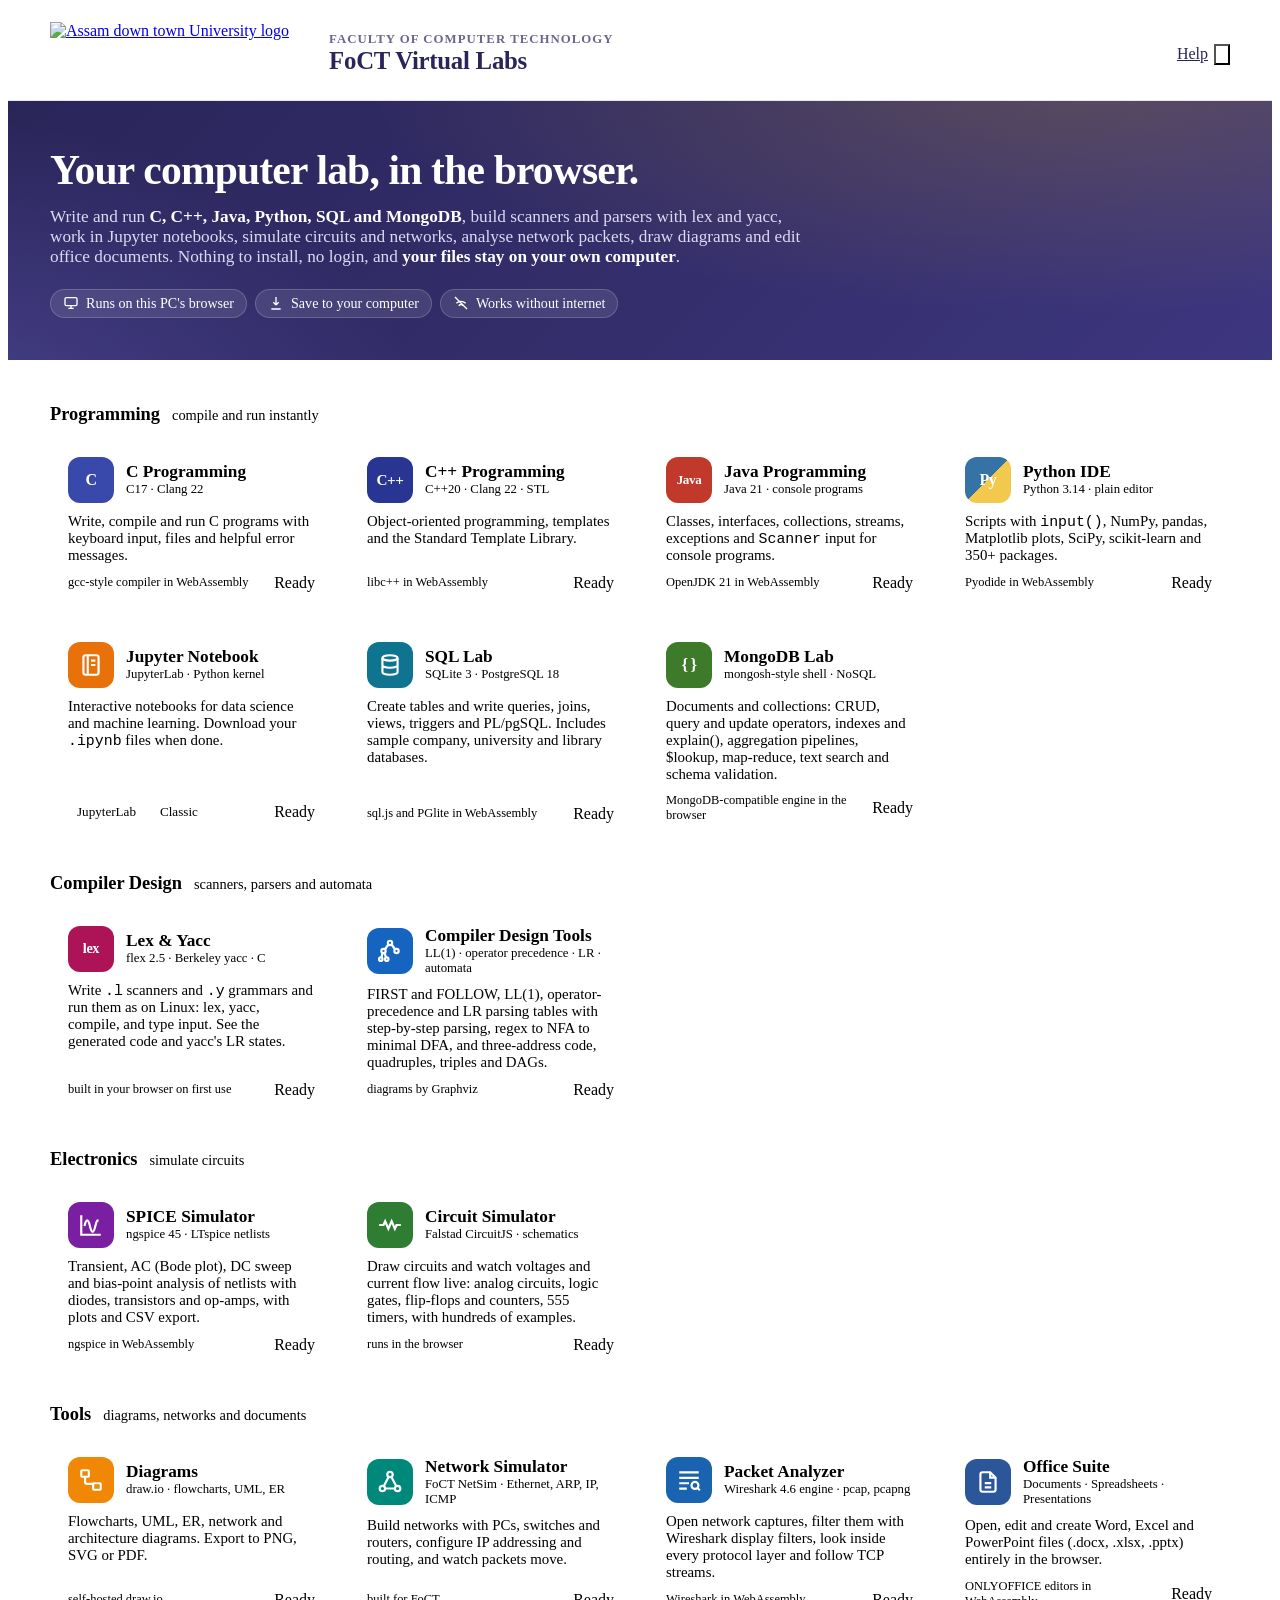
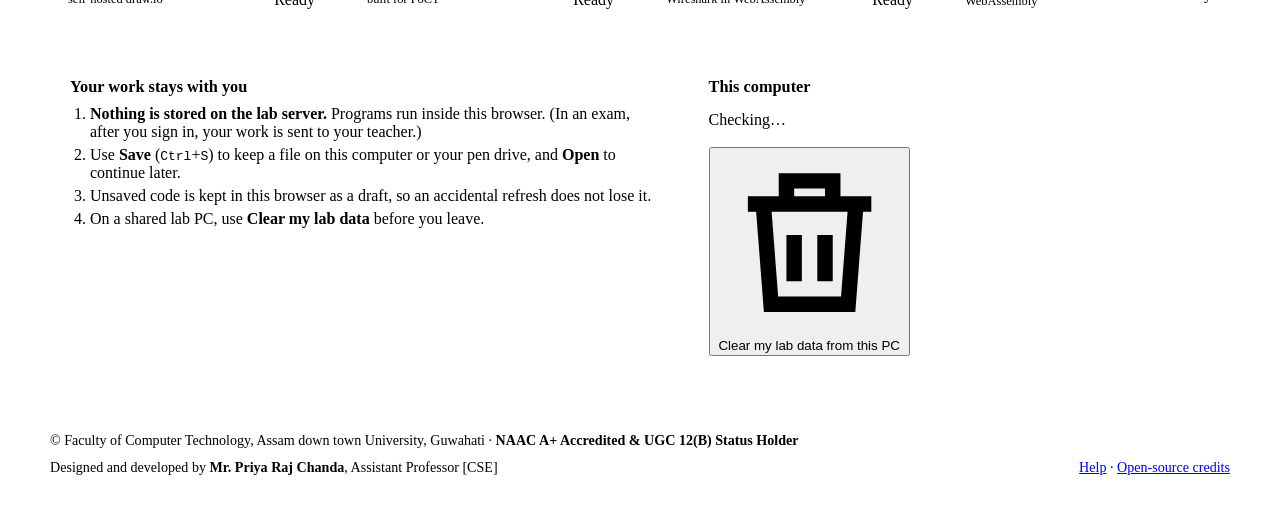
==== commit b93bb158: "Remove the GitHub links from the labs The portal's footer no longer links to the repository on GitHu" ====
--- a/web/index.html
+++ b/web/index.html
@@ -247,7 +247,7 @@
   <div class="wrap">
     <span class="copy">&copy; Faculty of Computer Technology, Assam down town University, Guwahati &middot; <span class="naac">NAAC A+ Accredited &amp; UGC 12(B) Status Holder</span></span>
     <span class="dev">Designed and developed by <strong>Mr. Priya Raj Chanda</strong>, Assistant Professor [CSE]</span>
-    <span><a href="/help.html">Help</a> &middot; <a href="/help.html#credits">Open-source credits</a> &middot; <a href="https://github.com/Priyoraj/foct-virtual-labs" target="_blank" rel="noopener">Source code on GitHub</a></span>
+    <span><a href="/help.html">Help</a> &middot; <a href="/help.html#credits">Open-source credits</a></span>
   </div>
 </footer>
 
